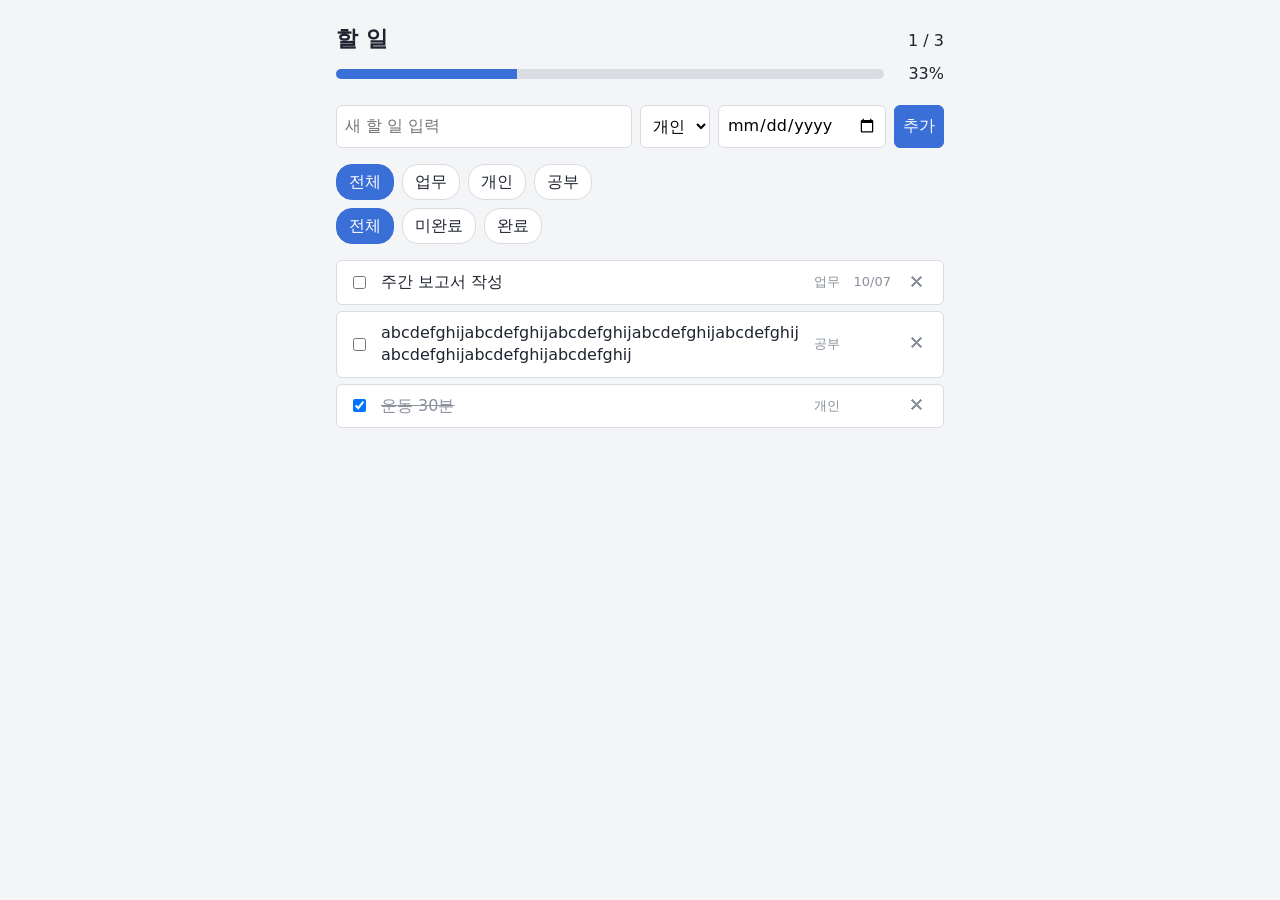
==== index.html @ 4dcfdda2 "feat: 화면 마크업과 스타일 추가 Co-Authored-By: Claude Opus 5 <noreply@anthropic.com>" ====
<!-- 생성: 2026-10-05 20:52 KST -->
<!DOCTYPE html>
<html lang="ko">
<head>
  <meta charset="utf-8">
  <meta name="viewport" content="width=device-width, initial-scale=1">
  <title>할 일</title>
  <link rel="stylesheet" href="style.css">
</head>
<body>
  <main class="app">
    <header class="progress">
      <div class="progress-head">
        <h1>할 일</h1>
        <span id="progress-count">1 / 3</span>
      </div>
      <div class="progress-row">
        <div class="progress-bar">
          <div id="progress-fill" style="width: 33%"></div>
        </div>
        <span id="progress-percent">33%</span>
      </div>
    </header>

    <form id="todo-form" class="add-form">
      <input type="text" id="todo-input" placeholder="새 할 일 입력" autocomplete="off">
      <select id="category-select" aria-label="카테고리">
        <option value="업무">업무</option>
        <option value="개인" selected>개인</option>
        <option value="공부">공부</option>
      </select>
      <input type="date" id="due-input" aria-label="마감일">
      <button type="submit">추가</button>
    </form>

    <div id="category-tabs" class="filter-row">
      <button type="button" class="filter-btn is-active" data-category="전체">전체</button>
      <button type="button" class="filter-btn" data-category="업무">업무</button>
      <button type="button" class="filter-btn" data-category="개인">개인</button>
      <button type="button" class="filter-btn" data-category="공부">공부</button>
    </div>

    <div id="status-filter" class="filter-row">
      <button type="button" class="filter-btn is-active" data-status="전체">전체</button>
      <button type="button" class="filter-btn" data-status="미완료">미완료</button>
      <button type="button" class="filter-btn" data-status="완료">완료</button>
    </div>

    <ul id="todo-list">
      <li class="todo-item" data-id="sample-1">
        <input type="checkbox" class="todo-check">
        <span class="todo-text">주간 보고서 작성</span>
        <span class="todo-category">업무</span>
        <span class="todo-due">10/07</span>
        <button class="todo-delete" aria-label="삭제">✕</button>
      </li>
      <li class="todo-item" data-id="sample-2">
        <input type="checkbox" class="todo-check">
        <span class="todo-text">abcdefghijabcdefghijabcdefghijabcdefghijabcdefghijabcdefghijabcdefghijabcdefghij</span>
        <span class="todo-category">공부</span>
        <span class="todo-due"></span>
        <button class="todo-delete" aria-label="삭제">✕</button>
      </li>
      <li class="todo-item is-done" data-id="sample-3">
        <input type="checkbox" class="todo-check" checked>
        <span class="todo-text">운동 30분</span>
        <span class="todo-category">개인</span>
        <span class="todo-due"></span>
        <button class="todo-delete" aria-label="삭제">✕</button>
      </li>
    </ul>

    <p id="empty-state" hidden>할 일이 없습니다.</p>
  </main>

  <script src="app.js"></script>
</body>
</html>
---- style.css ----
/* 생성: 2026-10-05 20:52 KST */

:root {
  --bg: #f4f5f7;
  --surface: #ffffff;
  --border: #d9dce1;
  --text: #1f2430;
  --muted: #8a909c;
  --accent: #3b6fd8;
}

* {
  box-sizing: border-box;
}

body {
  margin: 0;
  background: var(--bg);
  color: var(--text);
  font-family: system-ui, -apple-system, "Malgun Gothic", "Apple SD Gothic Neo", sans-serif;
  line-height: 1.4;
}

.app {
  max-width: 640px;
  margin: 0 auto;
  padding: 24px 16px 48px;
}

/* 진행률 */

.progress-head {
  display: flex;
  align-items: baseline;
  justify-content: space-between;
}

h1 {
  margin: 0 0 8px;
  font-size: 22px;
}

.progress-row {
  display: flex;
  align-items: center;
  gap: 12px;
}

.progress-bar {
  flex: 1;
  height: 10px;
  background: var(--border);
  border-radius: 5px;
  overflow: hidden;
}

#progress-fill {
  height: 100%;
  background: var(--accent);
  transition: width 0.2s;
}

#progress-percent {
  min-width: 3em;
  text-align: right;
}

/* 추가 폼 */

.add-form {
  display: flex;
  gap: 8px;
  margin: 20px 0 16px;
}

.add-form input,
.add-form select,
.add-form button {
  font: inherit;
  padding: 8px;
  border: 1px solid var(--border);
  border-radius: 6px;
  background: var(--surface);
}

#todo-input {
  flex: 1;
  min-width: 0;
}

.add-form button {
  background: var(--accent);
  border-color: var(--accent);
  color: #fff;
  cursor: pointer;
}

/* 필터 */

.filter-row {
  display: flex;
  gap: 8px;
  margin-bottom: 8px;
}

.filter-btn {
  font: inherit;
  padding: 6px 12px;
  border: 1px solid var(--border);
  border-radius: 16px;
  background: var(--surface);
  color: var(--text);
  cursor: pointer;
}

.filter-btn.is-active {
  background: var(--accent);
  border-color: var(--accent);
  color: #fff;
}

/* 목록 */

#todo-list {
  list-style: none;
  margin: 16px 0 0;
  padding: 0;
}

.todo-item {
  display: flex;
  align-items: center;
  gap: 12px;
  padding: 10px 12px;
  margin-bottom: 6px;
  background: var(--surface);
  border: 1px solid var(--border);
  border-radius: 6px;
}

.todo-text {
  flex: 1;
  min-width: 0;
  overflow-wrap: anywhere;
}

.is-done .todo-text {
  text-decoration: line-through;
  color: var(--muted);
}

.todo-category,
.todo-due {
  flex: none;
  font-size: 13px;
  color: var(--muted);
}

.todo-due {
  min-width: 3em;
  text-align: right;
}

.todo-delete {
  flex: none;
  border: none;
  background: none;
  color: var(--muted);
  font-size: 16px;
  cursor: pointer;
}

.todo-delete:hover {
  color: #d33;
}

/* 빈 상태 */

#empty-state {
  margin: 24px 0;
  text-align: center;
  color: var(--muted);
}
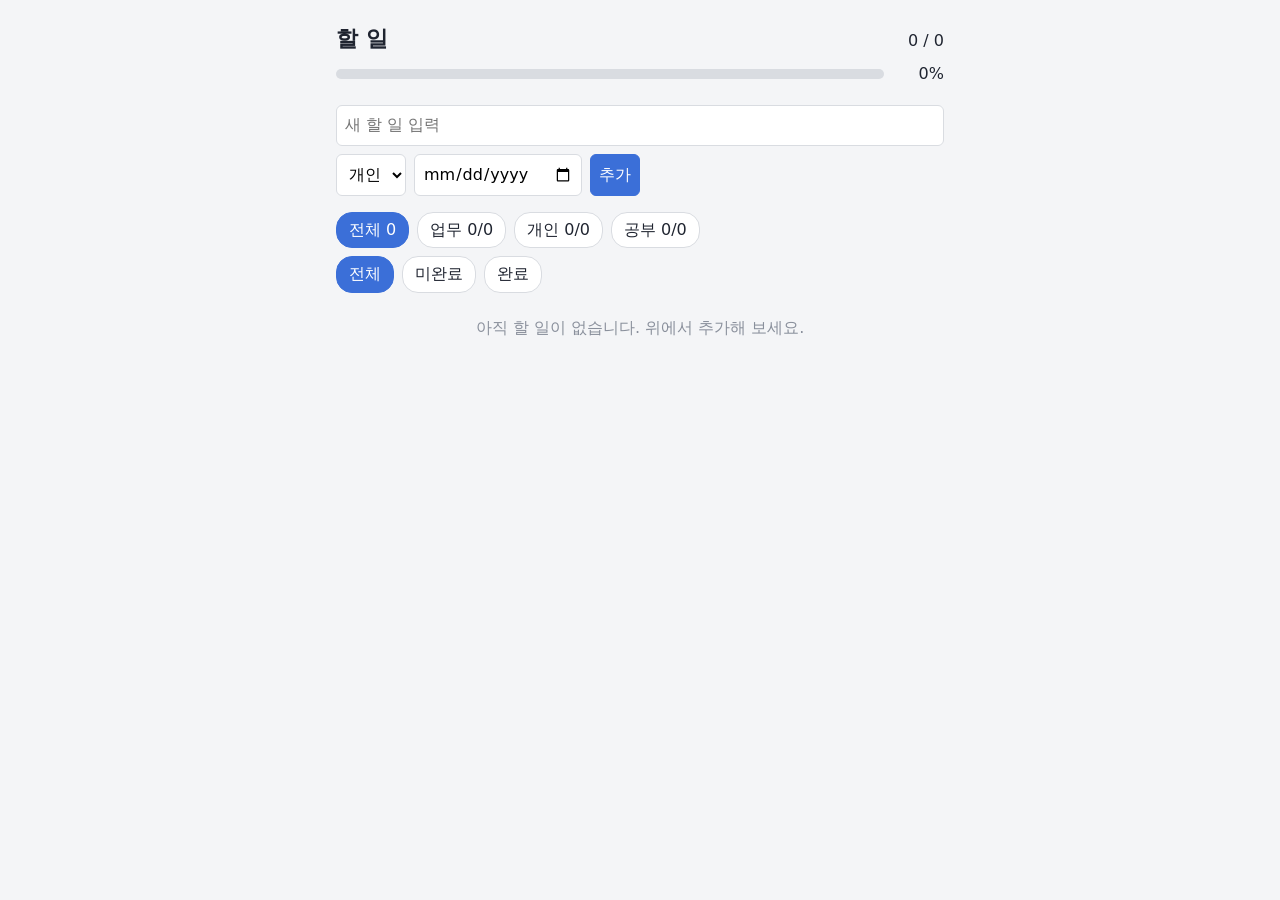
==== commit 776d81e0: "feat: 렌더링과 할 일 추가, 완료 토글, 삭제 구현 Co-Authored-By: Claude Opus 5 <noreply@anthropic.com>" ====
--- a/index.html
+++ b/index.html
@@ -23,7 +23,7 @@
     </header>
 
     <form id="todo-form" class="add-form">
-      <input type="text" id="todo-input" placeholder="새 할 일 입력" autocomplete="off">
+      <input type="text" id="todo-input" aria-label="할 일" placeholder="새 할 일 입력" autocomplete="off">
       <select id="category-select" aria-label="카테고리">
         <option value="업무">업무</option>
         <option value="개인" selected>개인</option>
@@ -46,29 +46,7 @@
       <button type="button" class="filter-btn" data-status="완료">완료</button>
     </div>
 
-    <ul id="todo-list">
-      <li class="todo-item" data-id="sample-1">
-        <input type="checkbox" class="todo-check">
-        <span class="todo-text">주간 보고서 작성</span>
-        <span class="todo-category">업무</span>
-        <span class="todo-due">10/07</span>
-        <button class="todo-delete" aria-label="삭제">✕</button>
-      </li>
-      <li class="todo-item" data-id="sample-2">
-        <input type="checkbox" class="todo-check">
-        <span class="todo-text">abcdefghijabcdefghijabcdefghijabcdefghijabcdefghijabcdefghijabcdefghijabcdefghij</span>
-        <span class="todo-category">공부</span>
-        <span class="todo-due"></span>
-        <button class="todo-delete" aria-label="삭제">✕</button>
-      </li>
-      <li class="todo-item is-done" data-id="sample-3">
-        <input type="checkbox" class="todo-check" checked>
-        <span class="todo-text">운동 30분</span>
-        <span class="todo-category">개인</span>
-        <span class="todo-due"></span>
-        <button class="todo-delete" aria-label="삭제">✕</button>
-      </li>
-    </ul>
+    <ul id="todo-list"></ul>
 
     <p id="empty-state" hidden>할 일이 없습니다.</p>
   </main>
--- a/style.css
+++ b/style.css
@@ -69,6 +69,7 @@
 
 .add-form {
   display: flex;
+  flex-wrap: wrap;
   gap: 8px;
   margin: 20px 0 16px;
 }
@@ -84,7 +85,7 @@
 }
 
 #todo-input {
-  flex: 1;
+  flex: 1 1 100%;
   min-width: 0;
 }
 
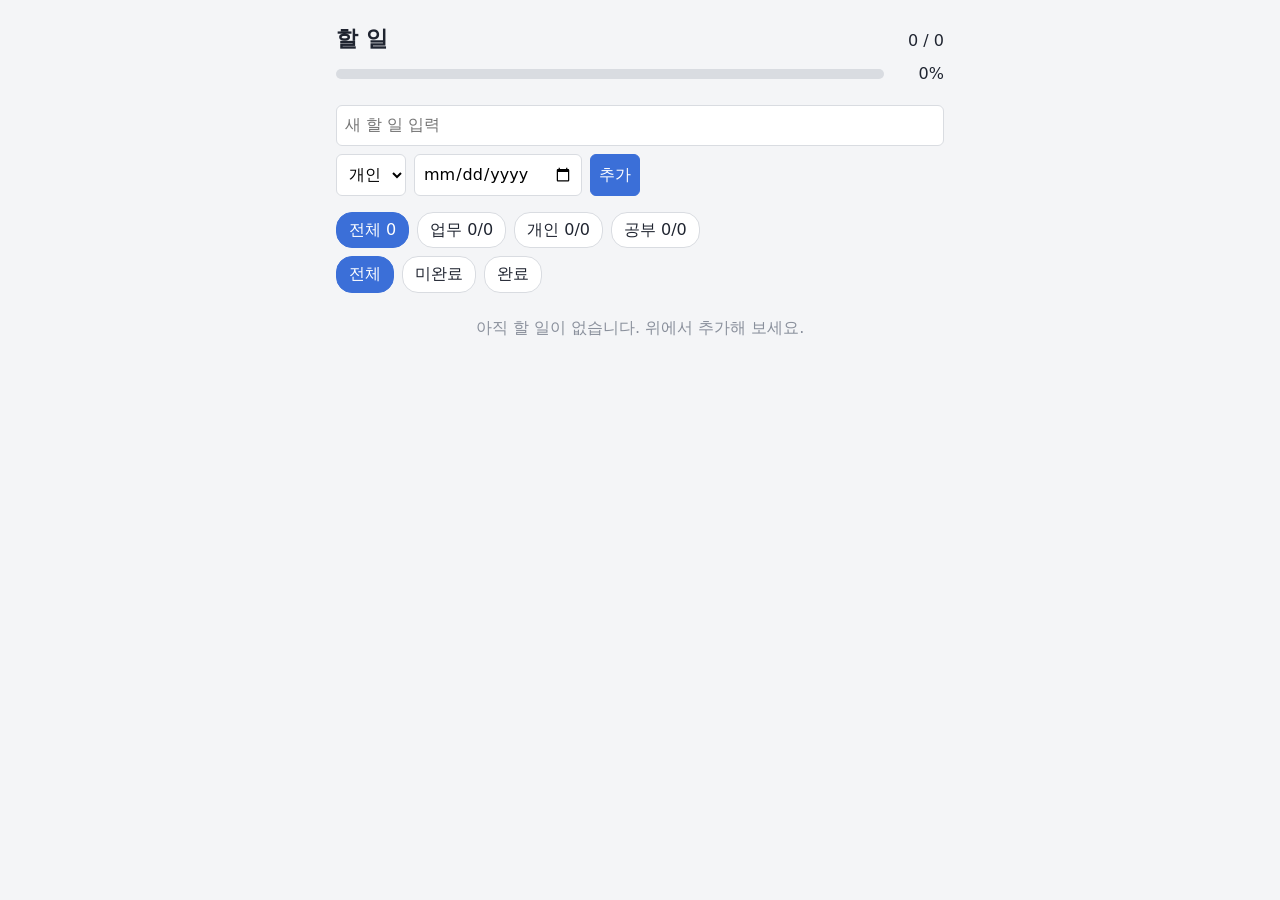
==== commit a634a5db: "fix: 저장 데이터의 깨진 요소만 버리고 헤더 초기값을 0으로 변경 Co-Authored-By: Claude Opus 5 <noreply@anthropic.com>" ====
--- a/index.html
+++ b/index.html
@@ -12,13 +12,13 @@
     <header class="progress">
       <div class="progress-head">
         <h1>할 일</h1>
-        <span id="progress-count">1 / 3</span>
+        <span id="progress-count">0 / 0</span>
       </div>
       <div class="progress-row">
         <div class="progress-bar">
-          <div id="progress-fill" style="width: 33%"></div>
+          <div id="progress-fill" style="width: 0%"></div>
         </div>
-        <span id="progress-percent">33%</span>
+        <span id="progress-percent">0%</span>
       </div>
     </header>
 
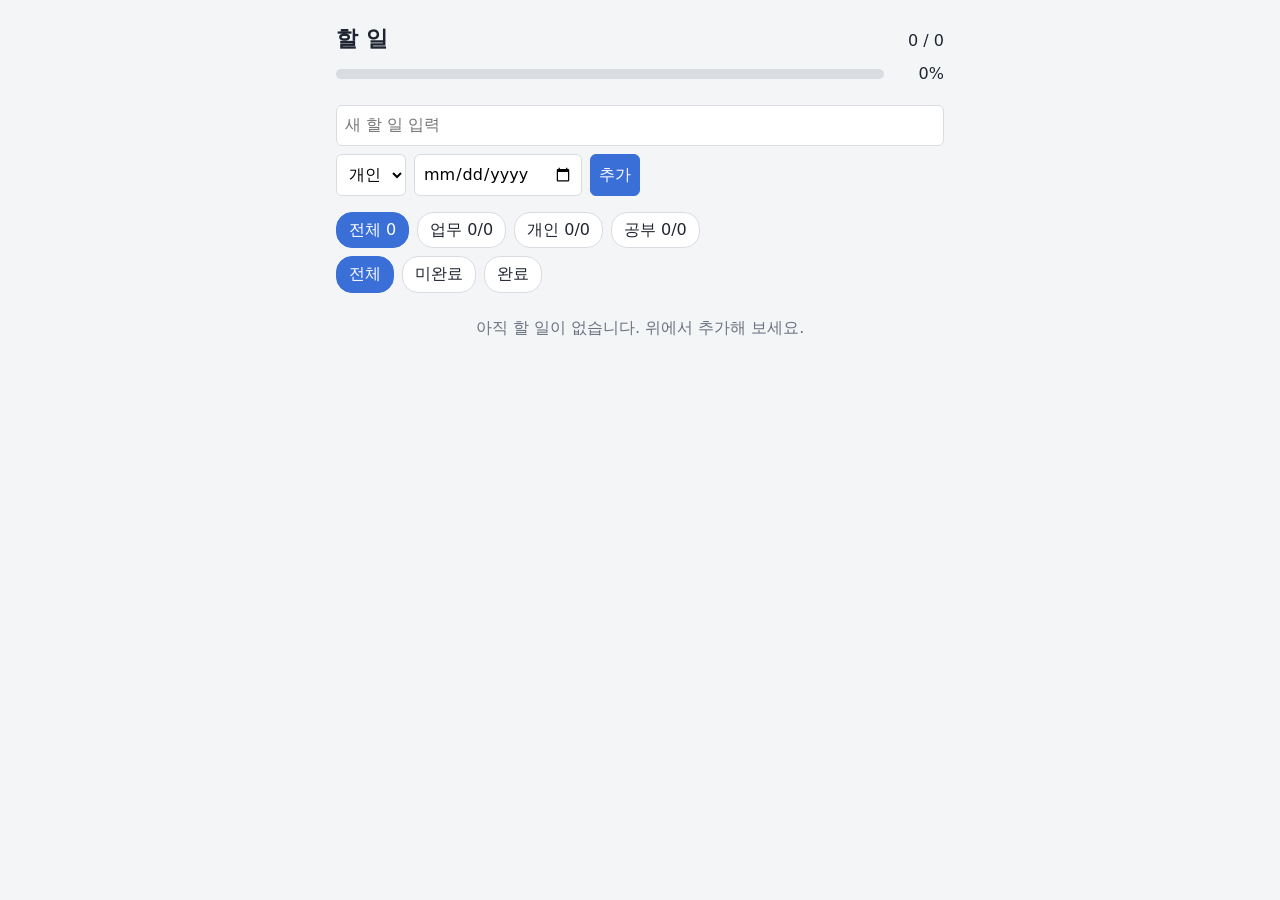
==== commit 199a291a: "fix: 최종 리뷰 반영, 탭 간 덮어쓰기 방지와 마무리 정리 - 창이 포커스를 되찾으면 저장소를 다시 읽는다(수정 중에는 건너뜀) - isTodo 가 category 를 검증하고" ====
--- a/index.html
+++ b/index.html
@@ -9,7 +9,7 @@
 </head>
 <body>
   <main class="app">
-    <header class="progress">
+    <header>
       <div class="progress-head">
         <h1>할 일</h1>
         <span id="progress-count">0 / 0</span>
--- a/style.css
+++ b/style.css
@@ -5,7 +5,7 @@
   --surface: #ffffff;
   --border: #d9dce1;
   --text: #1f2430;
-  --muted: #8a909c;
+  --muted: #6b7280;
   --accent: #3b6fd8;
 }
 
@@ -145,6 +145,13 @@
   overflow-wrap: anywhere;
 }
 
+/* 인라인 수정 중에는 텍스트 자리를 입력창이 차지한다. min-width: 0 이 없으면 긴 입력창이 행 밖으로 밀려난다. */
+.todo-edit {
+  flex: 1;
+  min-width: 0;
+  font: inherit;
+}
+
 .is-done .todo-text {
   text-decoration: line-through;
   color: var(--muted);
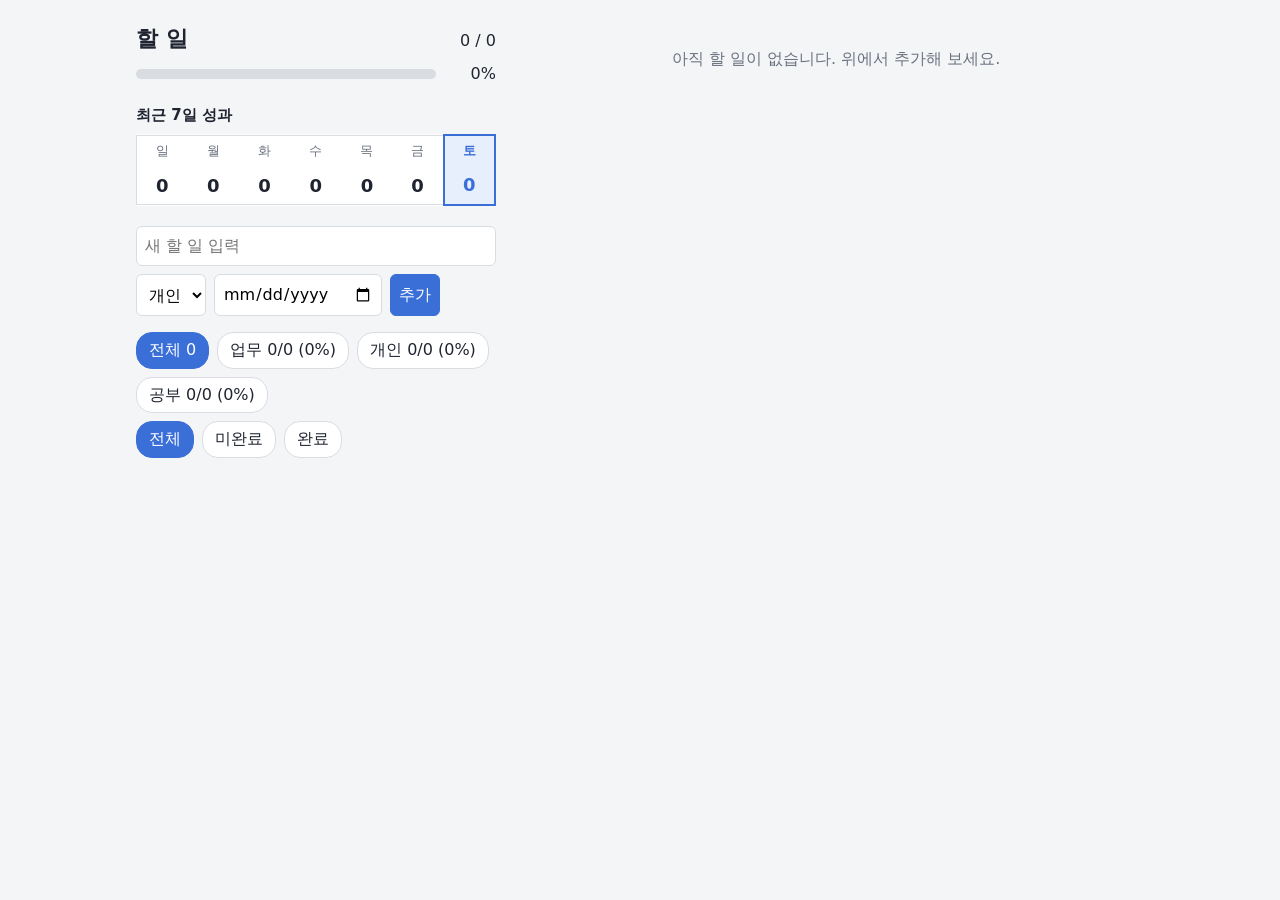
==== commit e57677e8: "feat: 최근 7일 성과 표, 카테고리 백분율, 100% 달성 문구, 2단 레이아웃 - 완료 시 dailyLog.v1 에 날짜별 건수를 쌓고, 할 일에 completedAt 을 " ====
--- a/index.html
+++ b/index.html
@@ -9,46 +9,56 @@
 </head>
 <body>
   <main class="app">
-    <header>
-      <div class="progress-head">
-        <h1>할 일</h1>
-        <span id="progress-count">0 / 0</span>
+    <div class="side">
+      <header>
+        <div class="progress-head">
+          <h1>할 일</h1>
+          <span id="progress-count">0 / 0</span>
+        </div>
+        <div class="progress-row">
+          <div class="progress-bar">
+            <div id="progress-fill" style="width: 0%"></div>
+          </div>
+          <span id="progress-percent">0%</span>
+        </div>
+        <p id="celebration" class="celebration" hidden></p>
+      </header>
+
+      <section class="weekly" aria-labelledby="weekly-title">
+        <h2 id="weekly-title">최근 7일 성과</h2>
+        <table id="daily-table"></table>
+      </section>
+
+      <form id="todo-form" class="add-form">
+        <input type="text" id="todo-input" aria-label="할 일" placeholder="새 할 일 입력" autocomplete="off">
+        <select id="category-select" aria-label="카테고리">
+          <option value="업무">업무</option>
+          <option value="개인" selected>개인</option>
+          <option value="공부">공부</option>
+        </select>
+        <input type="date" id="due-input" aria-label="마감일">
+        <button type="submit">추가</button>
+      </form>
+
+      <div id="category-tabs" class="filter-row">
+        <button type="button" class="filter-btn is-active" data-category="전체">전체</button>
+        <button type="button" class="filter-btn" data-category="업무">업무</button>
+        <button type="button" class="filter-btn" data-category="개인">개인</button>
+        <button type="button" class="filter-btn" data-category="공부">공부</button>
       </div>
-      <div class="progress-row">
-        <div class="progress-bar">
-          <div id="progress-fill" style="width: 0%"></div>
-        </div>
-        <span id="progress-percent">0%</span>
+
+      <div id="status-filter" class="filter-row">
+        <button type="button" class="filter-btn is-active" data-status="전체">전체</button>
+        <button type="button" class="filter-btn" data-status="미완료">미완료</button>
+        <button type="button" class="filter-btn" data-status="완료">완료</button>
       </div>
-    </header>
-
-    <form id="todo-form" class="add-form">
-      <input type="text" id="todo-input" aria-label="할 일" placeholder="새 할 일 입력" autocomplete="off">
-      <select id="category-select" aria-label="카테고리">
-        <option value="업무">업무</option>
-        <option value="개인" selected>개인</option>
-        <option value="공부">공부</option>
-      </select>
-      <input type="date" id="due-input" aria-label="마감일">
-      <button type="submit">추가</button>
-    </form>
-
-    <div id="category-tabs" class="filter-row">
-      <button type="button" class="filter-btn is-active" data-category="전체">전체</button>
-      <button type="button" class="filter-btn" data-category="업무">업무</button>
-      <button type="button" class="filter-btn" data-category="개인">개인</button>
-      <button type="button" class="filter-btn" data-category="공부">공부</button>
     </div>
 
-    <div id="status-filter" class="filter-row">
-      <button type="button" class="filter-btn is-active" data-status="전체">전체</button>
-      <button type="button" class="filter-btn" data-status="미완료">미완료</button>
-      <button type="button" class="filter-btn" data-status="완료">완료</button>
+    <div class="content">
+      <ul id="todo-list"></ul>
+
+      <p id="empty-state" hidden>할 일이 없습니다.</p>
     </div>
-
-    <ul id="todo-list"></ul>
-
-    <p id="empty-state" hidden>할 일이 없습니다.</p>
   </main>
 
   <script src="app.js"></script>
--- a/style.css
+++ b/style.css
@@ -65,6 +65,67 @@
   text-align: right;
 }
 
+/* 100% 달성 */
+
+.celebration {
+  margin: 12px 0 0;
+  font-weight: 600;
+  color: var(--accent);
+}
+
+/* 최근 7일 성과 */
+
+.weekly {
+  margin-top: 20px;
+}
+
+h2 {
+  margin: 0 0 8px;
+  font-size: 15px;
+}
+
+#daily-table {
+  width: 100%;
+  table-layout: fixed;
+  border-collapse: collapse;
+  text-align: center;
+  background: var(--surface);
+  border: 1px solid var(--border);
+}
+
+#daily-table th,
+#daily-table td {
+  padding: 6px 0;
+}
+
+#daily-table th {
+  font-size: 13px;
+  font-weight: normal;
+  color: var(--muted);
+}
+
+#daily-table td {
+  font-size: 18px;
+  font-weight: 600;
+}
+
+/* 오늘 칸: 색만으로 구분하지 않도록 굵은 테두리를 함께 쓴다. */
+#daily-table .is-today {
+  background: #e8effc;
+  color: var(--accent);
+  border-left: 2px solid var(--accent);
+  border-right: 2px solid var(--accent);
+}
+
+#daily-table th.is-today {
+  border-top: 2px solid var(--accent);
+  font-weight: 600;
+}
+
+#daily-table td.is-today {
+  border-bottom: 2px solid var(--accent);
+}
+
 /* 추가 폼 */
 
 .add-form {
@@ -100,6 +161,7 @@
 
 .filter-row {
   display: flex;
+  flex-wrap: wrap; /* 탭 글자가 "업무 1/3 (33%)" 로 길어져서 좁은 폭에서는 줄을 넘겨야 한다. */
   gap: 8px;
   margin-bottom: 8px;
 }
@@ -189,3 +251,19 @@
   text-align: center;
   color: var(--muted);
 }
+
+/* 넓은 화면: 왼쪽에 입력과 요약, 오른쪽에 목록. 좁아지면 위 규칙 그대로 한 단으로 쌓인다. */
+
+@media (min-width: 860px) {
+  .app {
+    max-width: 1040px;
+    display: grid;
+    grid-template-columns: 360px 1fr;
+    gap: 32px;
+    align-items: start;
+  }
+
+  #todo-list {
+    margin-top: 0;
+  }
+}
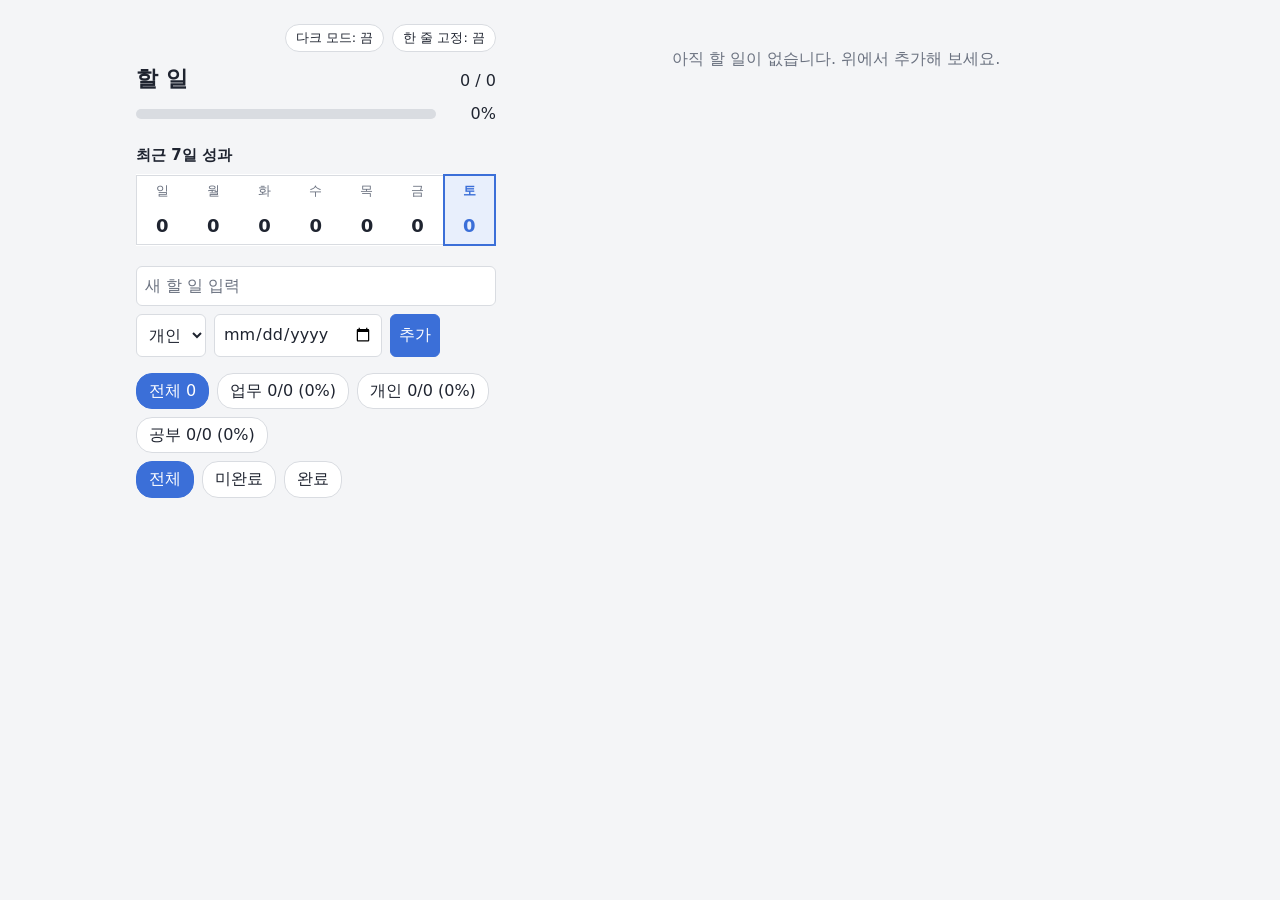
==== commit 6ba48306: "feat: 다크 모드 토글과 레이아웃 토글 추가 - 다크 모드: 저장된 선택이 없으면 OS 설정을 따르고, 단추로 고르면 data-theme 으로 그 선택이 이긴다   (미디어 쿼" ====
--- a/index.html
+++ b/index.html
@@ -10,6 +10,11 @@
 <body>
   <main class="app">
     <div class="side">
+      <div class="toolbar">
+        <button type="button" id="theme-toggle" class="toggle-btn" aria-label="다크 모드" aria-pressed="false">다크 모드: 끔</button>
+        <button type="button" id="layout-toggle" class="toggle-btn" aria-label="한 줄 고정" aria-pressed="false">한 줄 고정: 끔</button>
+      </div>
+
       <header>
         <div class="progress-head">
           <h1>할 일</h1>
--- a/style.css
+++ b/style.css
@@ -7,6 +7,41 @@
   --text: #1f2430;
   --muted: #6b7280;
   --accent: #3b6fd8;
+  --on-accent: #ffffff; /* 강조색 바탕 위의 글자색 */
+  --today-bg: #e8effc;
+  --danger: #d33;
+  color-scheme: light; /* 입력창, 날짜 선택기 같은 기본 컨트롤도 테마를 따른다. */
+}
+
+/* 다크 모드의 층: 저장된 선택이 없으면 OS 설정(미디어 쿼리)이 정하고, 사용자가 누르면 data-theme 이 이긴다.
+   미디어 쿼리 안의 :not([data-theme="light"]) 가 있어야 OS 가 다크여도 라이트를 고른 사용자의 선택이 유지된다.
+   두 블록의 값은 같아야 한다. */
+@media (prefers-color-scheme: dark) {
+  :root:not([data-theme="light"]) {
+    --bg: #14161a;
+    --surface: #1e2128;
+    --border: #3b414d;
+    --text: #e6e8ec;
+    --muted: #9ca3af;
+    --accent: #7aa2f7;
+    --on-accent: #0b1220;
+    --today-bg: #243252;
+    --danger: #f87171;
+    color-scheme: dark;
+  }
+}
+
+:root[data-theme="dark"] {
+  --bg: #14161a;
+  --surface: #1e2128;
+  --border: #3b414d;
+  --text: #e6e8ec;
+  --muted: #9ca3af;
+  --accent: #7aa2f7;
+  --on-accent: #0b1220;
+  --today-bg: #243252;
+  --danger: #f87171;
+  color-scheme: dark;
 }
 
 * {
@@ -25,6 +60,38 @@
   max-width: 640px;
   margin: 0 auto;
   padding: 24px 16px 48px;
+}
+
+/* 표시 설정 */
+
+.toolbar {
+  display: flex;
+  justify-content: flex-end;
+  gap: 8px;
+  margin-bottom: 12px;
+}
+
+.toggle-btn {
+  font: inherit;
+  font-size: 13px;
+  padding: 4px 10px;
+  border: 1px solid var(--border);
+  border-radius: 14px;
+  background: var(--surface);
+  color: var(--text);
+  cursor: pointer;
+}
+
+/* 눌린 상태는 색만으로 전하지 않는다. 버튼 글자에도 켬/끔이 적히고 aria-pressed 가 같은 값을 가진다. */
+.toggle-btn[aria-pressed="true"] {
+  background: var(--accent);
+  border-color: var(--accent);
+  color: var(--on-accent);
+}
+
+/* 한 단일 때는 눌러도 달라지는 것이 없으므로 레이아웃 버튼을 숨긴다. 아래 두 단 미디어 쿼리 안에서만 보인다. */
+#layout-toggle {
+  display: none;
 }
 
 /* 진행률 */
@@ -111,7 +178,7 @@
 
 /* 오늘 칸: 색만으로 구분하지 않도록 굵은 테두리를 함께 쓴다. */
 #daily-table .is-today {
-  background: #e8effc;
+  background: var(--today-bg);
   color: var(--accent);
   border-left: 2px solid var(--accent);
   border-right: 2px solid var(--accent);
@@ -143,6 +210,11 @@
   border: 1px solid var(--border);
   border-radius: 6px;
   background: var(--surface);
+  color: var(--text);
+}
+
+.add-form ::placeholder {
+  color: var(--muted);
 }
 
 #todo-input {
@@ -153,7 +225,7 @@
 .add-form button {
   background: var(--accent);
   border-color: var(--accent);
-  color: #fff;
+  color: var(--on-accent);
   cursor: pointer;
 }
 
@@ -179,7 +251,7 @@
 .filter-btn.is-active {
   background: var(--accent);
   border-color: var(--accent);
-  color: #fff;
+  color: var(--on-accent);
 }
 
 /* 목록 */
@@ -212,6 +284,8 @@
   flex: 1;
   min-width: 0;
   font: inherit;
+  background: var(--surface);
+  color: var(--text);
 }
 
 .is-done .todo-text {
@@ -241,7 +315,7 @@
 }
 
 .todo-delete:hover {
-  color: #d33;
+  color: var(--danger);
 }
 
 /* 빈 상태 */
@@ -254,8 +328,9 @@
 
 /* 넓은 화면: 왼쪽에 입력과 요약, 오른쪽에 목록. 좁아지면 위 규칙 그대로 한 단으로 쌓인다. */
 
+/* "한 줄 고정" 을 고르면(data-layout="single") 넓은 화면에서도 위 규칙 그대로 한 단이다. 레이아웃 버튼도 같은 쿼리 안에서 보인다. */
 @media (min-width: 860px) {
-  .app {
+  :root:not([data-layout="single"]) .app {
     max-width: 1040px;
     display: grid;
     grid-template-columns: 360px 1fr;
@@ -263,7 +338,11 @@
     align-items: start;
   }
 
-  #todo-list {
+  :root:not([data-layout="single"]) #todo-list {
     margin-top: 0;
   }
-}
+
+  #layout-toggle {
+    display: inline-block;
+  }
+}
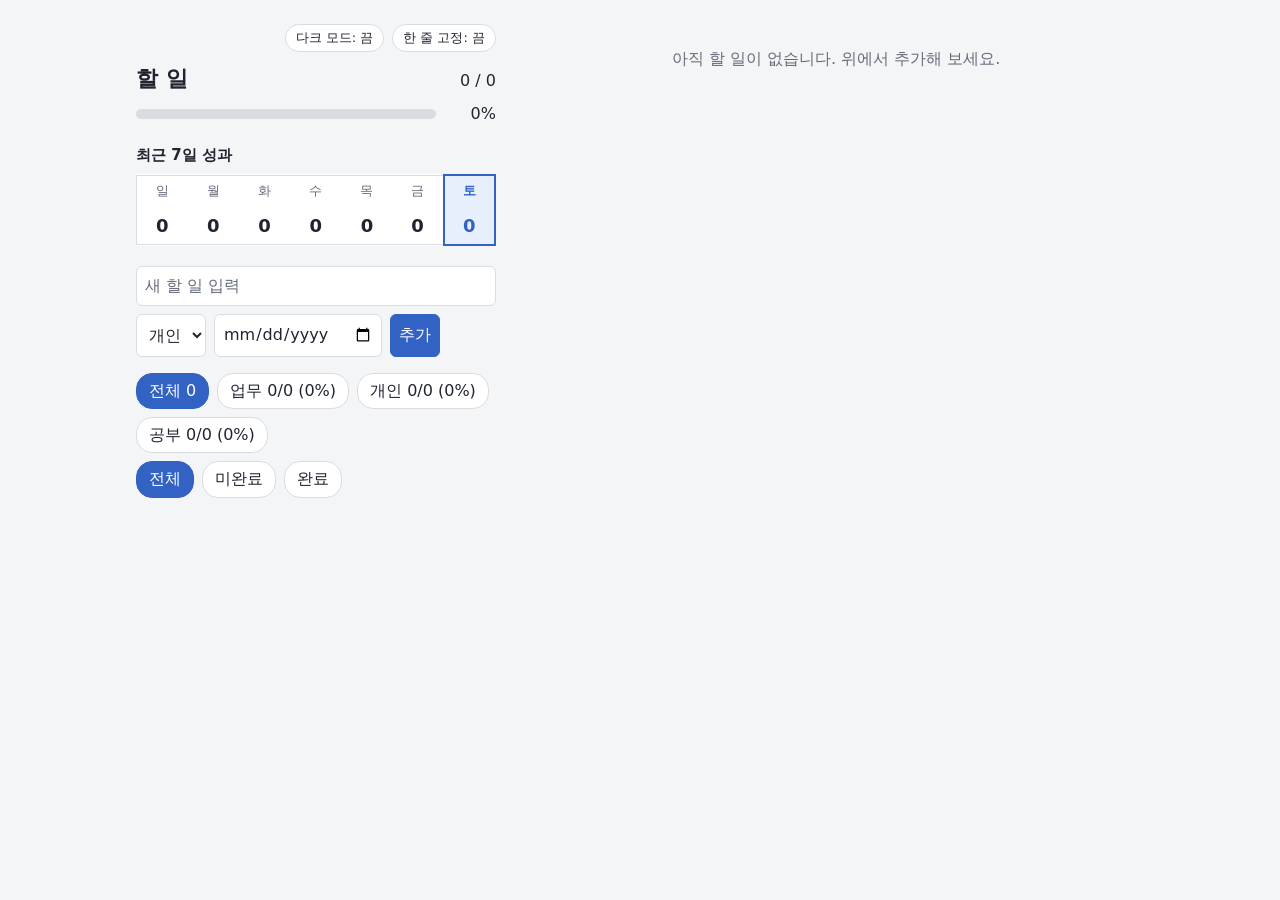
==== commit 10b6e59a: "fix: 라이트 테마 색 대비 보강과 첫 페인트 테마 깜빡임 제거 - --muted 를 #656c79 로, --accent 를 #3162c4 로 어둡게 해서 빈 상태 문구(4.43" ====
--- a/index.html
+++ b/index.html
@@ -5,6 +5,17 @@
   <meta charset="utf-8">
   <meta name="viewport" content="width=device-width, initial-scale=1">
   <title>할 일</title>
+  <!-- 첫 페인트 전에 저장된 표시 설정(prefs.v1)만 <html> 속성으로 옮긴다. 본문이 그려지기 전에 맞춰 두려는 것이고,
+       읽기와 검증은 app.js 의 loadPrefs, renderPrefs 가 이어서 한다. 속성 이름과 값은 renderPrefs 와 같아야 한다. -->
+  <script>
+    try {
+      const prefs = JSON.parse(localStorage.getItem("prefs.v1"));
+      if (prefs.theme === "light" || prefs.theme === "dark") document.documentElement.setAttribute("data-theme", prefs.theme);
+      if (prefs.layout === "single") document.documentElement.setAttribute("data-layout", "single");
+    } catch (err) {
+      // 저장소를 못 읽거나 값이 깨졌으면 아무것도 붙이지 않는다. OS 설정은 미디어 쿼리가 정한다.
+    }
+  </script>
   <link rel="stylesheet" href="style.css">
 </head>
 <body>
--- a/style.css
+++ b/style.css
@@ -5,8 +5,8 @@
   --surface: #ffffff;
   --border: #d9dce1;
   --text: #1f2430;
-  --muted: #6b7280;
-  --accent: #3b6fd8;
+  --muted: #656c79; /* 페이지 바탕(--bg) 위에서도 4.5:1 이상. */
+  --accent: #3162c4; /* 오늘 칸 바탕(--today-bg)과 페이지 바탕 위 글자로도 4.5:1 이상. */
   --on-accent: #ffffff; /* 강조색 바탕 위의 글자색 */
   --today-bg: #e8effc;
   --danger: #d33;
